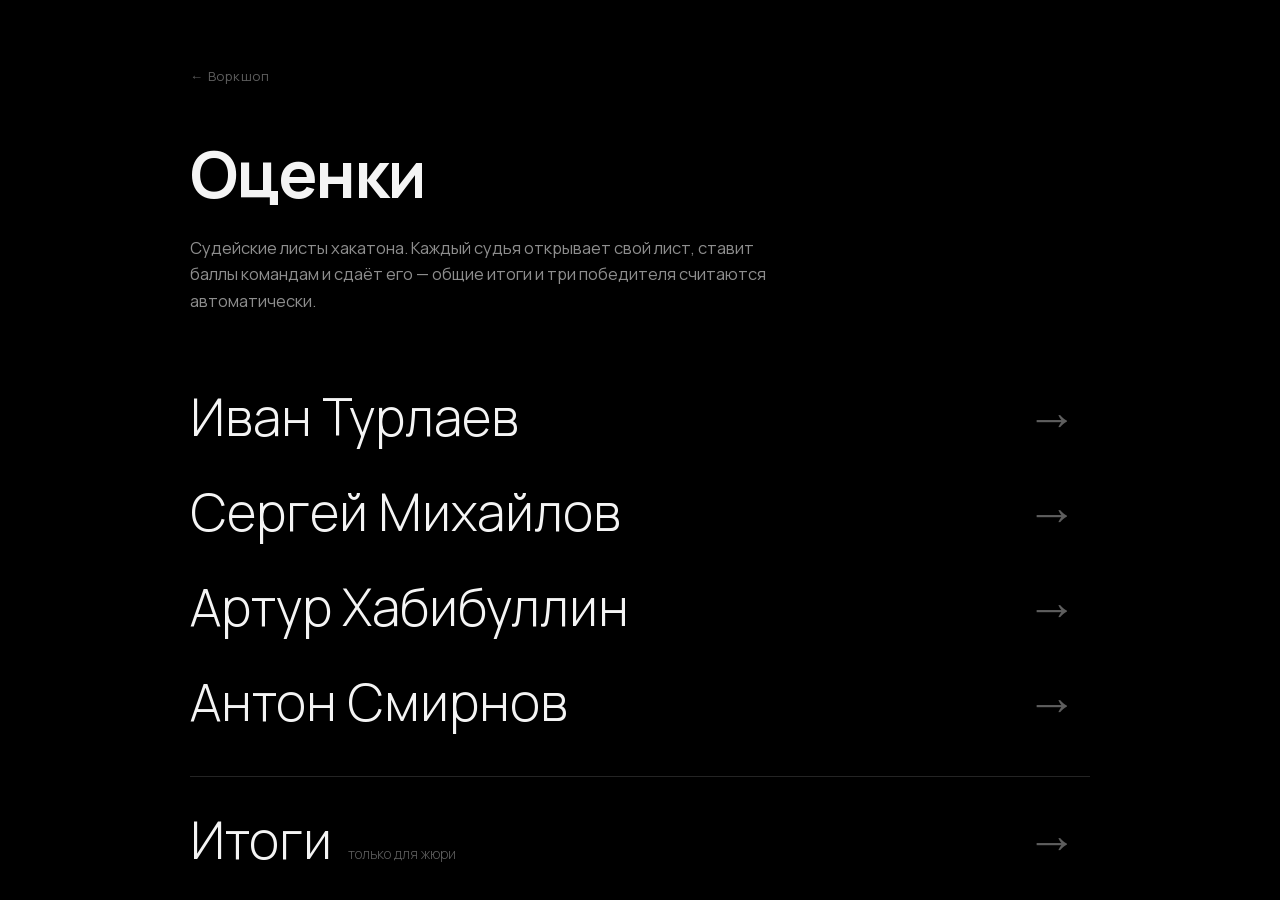
==== scores/index.html @ 4cd234f5 "Раздел «Оценки»: судейские листы и итоги хакатона Каждый судья ставит командам оценки 1–5 по шести к" ====
<!doctype html>
<html lang="ru">
<head>
  <meta charset="utf-8">
  <meta name="viewport" content="width=device-width, initial-scale=1">
  <title>Оценки — хакатон по вайбкодингу</title>
  <link rel="icon" href='data:image/svg+xml,<svg xmlns="http://www.w3.org/2000/svg" viewBox="0 0 100 100"><rect width="100" height="100" rx="18" fill="%23161616"/><rect x="30" y="30" width="40" height="40" rx="8" fill="%23FFDD2D"/></svg>'>
  <link rel="stylesheet" href="../css/tokens.css">
  <link rel="stylesheet" href="../css/base.css">
  <link rel="stylesheet" href="../css/scores.css">
</head>
<body class="scores-page">
  <!-- Судейские листы и итоги хакатона.
       Состав жюри, команды и критерии — в /content/scores/scores.json.
       Какой экран открыт, хранится в хеше адреса:
       #turlaev — лист судьи, #results — итоги, #sheet=… — присланный лист. -->
  <main id="scores"></main>

  <script src="../js/content.js"></script>
  <script src="../js/scores.js"></script>
</body>
</html>
---- css/tokens.css ----
/*
  Дизайн-токены проекта. Единственное место, где задаются цвета,
  шрифты и параметры анимаций — меняешь здесь, меняется везде.

  Геометрия слайдов повторяет утверждённую презентацию:
  канва 960×540pt, поля 68pt по бокам → 7.1vw, 65pt сверху → 12vh.
  Размеры шрифтов заданы в vw от ширины экрана — так слайд
  масштабируется на проектор без media-запросов.
*/
:root {
  /* ---- Цвета ---- */
  --bg: #000000;           /* фон: чистый чёрный */
  --text: #F4F4F4;         /* основной текст */
  --text-soft: #D0D0D0;    /* приглушённый текст */
  --text-muted: #8E8E8E;   /* серый вторичный: пояснения, правый абзац */
  --text-dim: #5E5E5E;     /* тусклый: номера, стрелки, служебное */
  --accent: #FFDD2D;       /* жёлтый акцент — не больше одного на слайд */
  --surface: #131313;      /* фон блоков кода в гайде */
  --hair: #242424;         /* тонкая линия-разделитель на тёмном фоне */
  --progress: #333333;     /* полоска прогресса в слайдах */
  --ok: #7FD69A;           /* статус «получено» — в итогах оценок, не акцент */
  --warn: #FF9466;         /* расхождение или ошибка — в итогах оценок, не акцент */

  /* ---- Типографика ---- */
  --font-sans: "Manrope", -apple-system, "SF Pro Display", "Segoe UI", Roboto, sans-serif;
  --w-display: 700;        /* большие заголовки — bold */
  --w-body: 400;
  --w-term: 440;           /* белые термины в парах — чуть плотнее фона */

  /* ---- Геометрия слайда ---- */
  --pad-x: 7.1vw;          /* боковые поля (68pt в презе) */
  --pad-top: 12vh;         /* верхнее поле (65pt в презе) */
  --pad-bottom: 8vh;

  /* ---- Размеры шрифтов слайдов (пропорции из презентации) ---- */
  --fs-title: clamp(34px, 4.6vw, 88px);    /* заголовок: 44–46pt */
  --fs-aside: clamp(13px, 1.45vw, 26px);   /* правый абзац: 14pt */
  --fs-item: clamp(16px, 1.95vw, 36px);    /* пункт списка: 19pt */
  --fs-num: clamp(11px, 1.35vw, 24px);     /* номер пункта: 13pt */
  --fs-line: clamp(17px, 2.15vw, 40px);    /* строка-процесс: 21pt */
  --fs-term: clamp(16px, 2.05vw, 38px);    /* термин в паре: 20pt */
  --fs-desc: clamp(13px, 1.45vw, 26px);    /* пояснение в паре: 14pt */
  --fs-note: clamp(13px, 1.55vw, 28px);    /* серое примечание: 15pt */
  --fs-thesis: clamp(16px, 2vw, 38px);     /* жёлтый тезис: 19–21pt */
  --fs-foot: clamp(12px, 1.55vw, 26px);    /* тусклая строка внизу: 15pt */

  /* ---- Живой фон: сетка точек (js/dots.js) ---- */
  --dots-color: #8E8E8E;   /* цвет точек */
  --dots-gap: 18;          /* шаг сетки, px — чем меньше, тем плотнее */
  --dots-size: 1.1;        /* радиус точки, px */
  --dots-radius: 190;      /* радиус влияния курсора, px */
  --dots-push: 14;         /* насколько точки отходят от курсора, px */
  --dots-opacity: 0.16;    /* яркость точек */
  --dots-idle: 1000;       /* мс покоя, после которых сетка возвращается */

  /* ---- Motion: крутилки для тюнинга анимаций ---- */
  --ease-out: cubic-bezier(0.22, 1, 0.36, 1);
  --reveal-step: 90ms;     /* задержка между появлением строк */
  --reveal-dur: 600ms;     /* длительность появления одной строки */
  --reveal-shift: 16px;    /* сдвиг снизу при появлении */
}
---- css/base.css ----
/*
  Базовые стили: шрифт, сброс, общие элементы.
  Подключается на всех страницах после tokens.css.
*/

/* Manrope — вариативный шрифт (вес 200–800), лежит в репозитории.
   Два файла: кириллица и латиница, браузер берёт нужный по unicode-range. */
@font-face {
  font-family: "Manrope";
  font-style: normal;
  font-weight: 200 800;
  font-display: swap;
  src: url("../assets/fonts/manrope-cyrillic.woff2") format("woff2");
  unicode-range: U+0301, U+0400-045F, U+0490-0491, U+04B0-04B1, U+2116;
}
@font-face {
  font-family: "Manrope";
  font-style: normal;
  font-weight: 200 800;
  font-display: swap;
  src: url("../assets/fonts/manrope-latin.woff2") format("woff2");
  unicode-range: U+0000-00FF, U+0131, U+0152-0153, U+02BB-02BC, U+02C6, U+02DA,
    U+02DC, U+0304, U+0308, U+0329, U+2000-206F, U+20AC, U+2122, U+2191, U+2193,
    U+2212, U+2215, U+FEFF, U+FFFD;
}

* { box-sizing: border-box; }

html, body { margin: 0; padding: 0; }

body {
  background: var(--bg);
  color: var(--text);
  font-family: var(--font-sans);
  font-weight: var(--w-body);
  -webkit-font-smoothing: antialiased;
  text-rendering: optimizeLegibility;
}

a { color: inherit; text-decoration: none; }

code {
  font-family: ui-monospace, "SF Mono", Menlo, Consolas, monospace;
}

/* Жёлтый акцент внутри текста: в markdown пишется как ==текст== */
mark { background: none; color: var(--accent); }

/* Стрелка «→» в тексте: приглушённая, с воздухом по бокам.
   Используется и на слайдах, и в гайде. */
.arr { color: var(--text-dim); padding: 0 0.25em; font-weight: 300; }

::selection { background: var(--accent); color: #000; }

:focus-visible { outline: 1px solid var(--text-dim); outline-offset: 4px; }

/* Живой фон: сетка точек под контентом. Рисует js/dots.js,
   настройки — переменные --dots-* в tokens.css. */
#dots {
  position: fixed;
  inset: 0;
  z-index: 0;
  pointer-events: none; /* фон не перехватывает клики и выделение */
  transition: opacity 0.4s;
}
/* Слайд управляет фоном через frontmatter:
   dots: false — чистый фон, dots: dim — точки еле заметны. */
body.no-dots #dots { opacity: 0; }
body.dim-dots #dots { opacity: 0.35; }
.hub-wrap, .stage, .slides-home, .progress, .counter, .hint, .notes {
  position: relative;
  z-index: 1;
}
.stage { position: fixed; }

@media (prefers-reduced-motion: reduce) {
  *, *::before, *::after { animation-duration: 0.01ms !important; transition-duration: 0.01ms !important; }
}

/* ---------- Экран «запусти через сервер» ----------
   Показывается, если проект открыли двойным кликом (file://):
   браузер в этом режиме запрещает fetch, контент не загрузится. */
.serve-help {
  min-height: 100dvh;
  display: flex;
  flex-direction: column;
  justify-content: center;
  padding: 10vh 7.1vw;
  max-width: 820px;
}
.serve-help h1 { font-weight: var(--w-display); font-size: clamp(32px, 4.6vw, 64px); margin: 0 0 28px; letter-spacing: -0.015em; }
.serve-help p { color: var(--text-soft); line-height: 1.6; margin: 0 0 16px; font-size: 16px; }
.serve-help pre { background: var(--surface); border-radius: 10px; padding: 14px 18px; margin: 4px 0 18px; overflow-x: auto; }
.serve-help pre code { color: var(--text); font-size: 15px; }
.serve-help code { color: var(--text-soft); }
.serve-help .dim { color: var(--text-muted); }

/* ---------- Хаб (главная страница) ---------- */
.hub-wrap {
  min-height: 100dvh;
  display: flex;
  flex-direction: column;
  justify-content: center;
  padding: 10vh 7.1vw;
}
.hub-kicker {
  font-size: clamp(11px, 0.95vw, 14px);
  letter-spacing: 0.25em;
  text-transform: uppercase;
  color: var(--text-dim);
  margin: 0 0 3.5vh;
}
.hub-wrap h1 {
  font-size: clamp(38px, 5.4vw, 96px);
  font-weight: var(--w-display);
  line-height: 1.08;
  letter-spacing: -0.015em;
  margin: 0 0 3vh;
}
.hub-sub {
  color: var(--text-muted);
  font-size: clamp(15px, 1.25vw, 20px);
  line-height: 1.55;
  max-width: 52ch;
  margin: 0 0 7.5vh;
}
.hub-nav a {
  display: flex;
  align-items: baseline;
  gap: 2.2vw;
  padding: 1.6vh 0;
  font-size: clamp(34px, 4.4vw, 76px);
  /* Ссылки-двери остаются лёгкими: плотный вес — только у заголовков */
  font-weight: 300;
  transition: color 0.18s;
}
.hub-nav .num { font-size: clamp(12px, 1.1vw, 17px); color: var(--text-dim); letter-spacing: 0.12em; }
.hub-nav .arr {
  color: var(--text-dim);
  transition: transform 0.3s var(--ease-out), color 0.18s;
}
.hub-nav a:hover { color: var(--accent); }
.hub-nav a:hover .arr { transform: translateX(0.5ch); color: var(--accent); }
.hub-note { margin-top: 8.5vh; max-width: 62ch; }
.hub-note p { color: var(--text-soft); line-height: 1.65; margin: 0 0 12px; font-size: 15px; }
.hub-note .dim { color: var(--text-dim); }
.hub-note code { background: var(--surface); padding: 2px 7px; border-radius: 6px; font-size: 0.92em; }

@media (max-width: 700px) {
  .hub-nav a { gap: 16px; }
}
---- css/scores.css ----
/*
  Оценки: судейские листы и итоги хакатона.
  Та же колонка и те же приёмы, что в практике: тусклая ссылка назад,
  крупный заголовок, переключатель по хешу, номера — только там, где
  важен порядок (порядок показа команд, номера критериев).
  Жёлтый — один на экран: цифра первого места в итогах.
*/

.scores-page { background: var(--bg); }

#scores {
  max-width: 980px;
  margin: 0 auto;
  padding: clamp(28px, 6vw, 64px) clamp(20px, 5vw, 40px) 0;
}

.s-back {
  display: inline-block;
  margin-bottom: 5vh;
  font-size: 13px;
  letter-spacing: 0.06em;
  color: var(--text-dim);
  transition: color 0.15s;
}
.s-back:hover { color: var(--accent); }

.s-head h1 {
  margin: 0 0 18px;
  font-size: clamp(36px, 8vw, 64px);
  font-weight: var(--w-display);
  letter-spacing: -0.015em;
}
.s-sub {
  margin: 0 0 clamp(36px, 6vh, 56px);
  max-width: 58ch;
  color: var(--text-muted);
  font-size: 16.5px;
  line-height: 1.6;
}

.s-kicker {
  margin: 0 0 12px;
  font-size: 12px;
  letter-spacing: 0.2em;
  text-transform: uppercase;
  color: var(--text-dim);
}
.s-text {
  margin: 0 0 20px;
  max-width: 62ch;
  color: var(--text-muted);
  font-size: 15px;
  line-height: 1.6;
}
.s-h2 {
  margin: 0 0 12px;
  font-size: clamp(24px, 3.4vw, 32px);
  font-weight: var(--w-display);
  letter-spacing: -0.015em;
}

/* ---------- Переключатель: судьи и итоги ---------- */
.s-switch {
  display: flex;
  flex-wrap: wrap;
  gap: 12px clamp(20px, 3vw, 36px);
  margin-bottom: clamp(40px, 7vh, 72px);
  padding-bottom: 20px;
  border-bottom: 1px solid var(--hair);
}
.s-switch a {
  font-size: 17px;
  color: var(--text-dim);
  transition: color 0.15s;
}
.s-switch a:hover { color: var(--text-soft); }
.s-switch a.is-current { color: var(--text); }
/* Итоги отодвинуты вправо: это не ещё один судья, а другой экран */
.s-switch-results { margin-left: auto; }

/* ---------- Двери: выбор листа ---------- */
.s-doors a {
  display: flex;
  align-items: baseline;
  gap: 16px;
  padding: 1.4vh 0;
  font-size: clamp(28px, 4vw, 56px);
  font-weight: 300;
  transition: color 0.18s;
}
.s-doors .st {
  font-size: 14px;
  color: var(--text-dim);
  white-space: nowrap;
}
.s-doors .arr { margin-left: auto; transition: transform 0.3s var(--ease-out), color 0.18s; }
.s-doors a:hover { color: var(--accent); }
.s-doors a:hover .arr { transform: translateX(0.5ch); color: var(--accent); }
.s-doors-results {
  margin-top: 3vh;
  border-top: 1px solid var(--hair);
  padding-top: 3vh !important;
}

/* ---------- Лист судьи ---------- */
.s-intro { margin-bottom: 32px; }
.s-judge {
  margin: 0 0 14px;
  font-size: clamp(30px, 5vw, 48px);
  font-weight: 300;
  letter-spacing: -0.01em;
}
.s-lead {
  margin: 0;
  max-width: 60ch;
  color: var(--text-soft);
  font-size: 16.5px;
  line-height: 1.6;
}

/* Шкала: пять колонок, цифра над словом */
.s-scale {
  list-style: none;
  margin: 0 0 clamp(24px, 4vh, 40px);
  padding: 18px 0;
  display: grid;
  grid-template-columns: repeat(5, minmax(0, 1fr));
  gap: 16px;
  border-top: 1px solid var(--hair);
  border-bottom: 1px solid var(--hair);
}
.s-scale li { display: grid; gap: 4px; align-content: start; }
.s-scale .n { font-size: 26px; font-weight: 300; font-variant-numeric: tabular-nums; }
.s-scale .w { font-size: 13px; line-height: 1.35; color: var(--text-muted); }

.s-team {
  padding-block: clamp(32px, 5vh, 48px);
  border-bottom: 1px solid var(--hair);
}
.s-team-head {
  display: flex;
  align-items: baseline;
  gap: 16px;
  margin-bottom: 14px;
}
.s-team-head .num {
  flex: none;
  width: 22px;
  font-size: 13px;
  color: var(--text-dim);
  font-variant-numeric: tabular-nums;
}
.s-team-head h3 {
  margin: 0;
  font-size: clamp(22px, 3.2vw, 29px);
  font-weight: var(--w-display);
  letter-spacing: -0.015em;
  line-height: 1.15;
}
.s-team-sum {
  margin-left: auto;
  font-size: 14px;
  color: var(--text-dim);
  white-space: nowrap;
  font-variant-numeric: tabular-nums;
}
.s-team-sum.is-done { color: var(--text-soft); }

/* Критерии выровнены по названию команды, номер висит слева */
.s-crits { margin-left: 38px; }

.s-crit {
  display: flex;
  align-items: center;
  justify-content: space-between;
  gap: 10px 24px;
  padding-block: 12px;
  border-bottom: 1px solid var(--hair);
}
.s-crit:last-child { border-bottom: 0; }
.s-crit-text { display: grid; gap: 2px; min-width: 0; }
.s-crit-text .name { font-size: 17px; color: var(--text); }
.s-crit-text .hint { font-size: 13.5px; line-height: 1.4; color: var(--text-muted); }

/* Оценка 1–5: настоящие радиокнопки, спрятанные под квадраты-подписи.
   Так работают Tab, стрелки и скринридер — без единой строчки JS. */
.s-radios { display: flex; gap: 6px; flex: none; }
.s-radios input {
  position: absolute;
  width: 1px;
  height: 1px;
  opacity: 0;
  pointer-events: none;
}
.s-radios label {
  width: 42px;
  height: 40px;
  display: grid;
  place-items: center;
  border: 1px solid var(--progress);
  border-radius: 8px;
  color: var(--text-soft);
  font-size: 15px;
  font-variant-numeric: tabular-nums;
  cursor: pointer;
  transition: background 0.12s, color 0.12s, border-color 0.12s;
}
.s-radios label:hover { border-color: var(--text-muted); color: var(--text); }
.s-radios input:checked + label {
  background: var(--text);
  border-color: var(--text);
  color: var(--bg);
}
.s-radios input:focus-visible + label { outline: 1px solid var(--text-muted); outline-offset: 3px; }

/* ---------- Личные итоги судьи: появляются после сдачи ---------- */
.s-mine { margin-top: clamp(40px, 6vh, 64px); }
.s-mine-list { list-style: none; margin: 0; padding: 0; border-top: 1px solid var(--hair); }
.s-mine-list li {
  display: flex;
  align-items: baseline;
  gap: 16px;
  padding-block: 12px;
  border-bottom: 1px solid var(--hair);
}
.s-mine-list .place {
  flex: none;
  width: 22px;
  font-size: 20px;
  font-weight: 300;
  color: var(--text-dim);
  font-variant-numeric: tabular-nums;
}
.s-mine-list .team { font-size: 18px; }
.s-mine-list .score { margin-left: auto; font-size: 18px; white-space: nowrap; font-variant-numeric: tabular-nums; }
.s-mine-list .of { font-size: 13px; color: var(--text-dim); }

/* ---------- Нижняя панель: прогресс и сдача ---------- */
.s-dock {
  position: sticky;
  bottom: 0;
  z-index: 2;
  margin-top: 24px;
  padding-block: 16px;
  display: flex;
  flex-wrap: wrap;
  align-items: center;
  justify-content: space-between;
  gap: 12px 24px;
  background: var(--bg);
  border-top: 1px solid var(--hair);
}
.s-dock-text { display: grid; gap: 2px; min-width: 0; flex: 1 1 320px; }
.s-progress { font-size: 16px; color: var(--text); }
.s-missing { font-size: 13.5px; line-height: 1.45; color: var(--text-muted); }

.s-error { font-size: 13.5px; line-height: 1.45; color: var(--warn); }
.s-error:empty { display: none; }

.s-dock-actions { display: flex; flex-wrap: wrap; align-items: flex-end; gap: 12px; }

/* Код судьи: моноширинный, чтобы 0 и O, 1 и I не путались */
.s-code { display: grid; gap: 6px; }
.s-code span { font-size: 12px; color: var(--text-dim); }
.s-code input {
  width: 160px;
  height: 46px;
  padding: 0 14px;
  background: var(--surface);
  border: 1px solid var(--hair);
  border-radius: 10px;
  color: var(--text);
  font: 500 15px ui-monospace, "SF Mono", Menlo, Consolas, monospace;
  letter-spacing: 0.08em;
  text-transform: uppercase;
}
.s-code input::placeholder { color: var(--text-dim); }
.s-code input:focus { outline: none; border-color: var(--text-muted); }

.s-btn {
  appearance: none;
  border: 0;
  border-radius: 10px;
  height: 46px;
  padding: 0 24px;
  background: var(--text);
  color: var(--bg);
  font: 600 15px var(--font-sans);
  cursor: pointer;
  transition: background 0.15s, color 0.15s;
}
.s-btn:hover:not(:disabled) { background: var(--accent); }
.s-btn:disabled { background: var(--hair); color: var(--text-dim); cursor: default; }

/* ---------- Итоги ---------- */
.s-block { margin-bottom: clamp(56px, 9vh, 96px); }

.s-toolbar {
  display: flex;
  flex-wrap: wrap;
  align-items: baseline;
  gap: 8px 20px;
  margin: calc(-1 * clamp(20px, 3.5vh, 40px)) 0 clamp(32px, 5vh, 48px);
  font-size: 13.5px;
  color: var(--text-dim);
}

.s-link-text {
  color: var(--text);
  border-bottom: 1px solid var(--text-dim);
  transition: color 0.15s, border-color 0.15s;
}
.s-link-text:hover { color: var(--accent); border-bottom-color: var(--accent); }

.s-who { display: grid; gap: 28px; max-width: 560px; }
.s-who-names { margin: 0; padding: 0; border: 0; }
.s-who-names label {
  display: flex;
  align-items: center;
  gap: 14px;
  padding-block: 12px;
  border-bottom: 1px solid var(--hair);
  font-size: 20px;
  font-weight: 300;
  cursor: pointer;
}
.s-who-names input { width: 18px; height: 18px; margin: 0; accent-color: var(--text); }
.s-who-row { display: flex; flex-wrap: wrap; align-items: flex-end; gap: 12px; }

/* Пьедестал: крупно, как двери хаба. Жёлтая только цифра первого места. */
.s-podium { list-style: none; margin: 0 0 24px; padding: 0; }
.s-podium li {
  display: flex;
  align-items: baseline;
  gap: clamp(16px, 2.4vw, 32px);
  padding-block: 1.6vh;
  border-bottom: 1px solid var(--hair);
}
.s-podium .place {
  flex: none;
  width: 1.2ch;
  font-size: clamp(34px, 5vw, 64px);
  font-weight: 300;
  color: var(--text-dim);
  font-variant-numeric: tabular-nums;
}
.s-podium .is-first .place { color: var(--accent); }
.s-podium .team {
  font-size: clamp(26px, 3.8vw, 48px);
  font-weight: 300;
  line-height: 1.15;
}
.s-podium .tie {
  display: block;
  margin-top: 4px;
  font-size: 14px;
  color: var(--warn);
}
.s-podium .score {
  margin-left: auto;
  font-size: clamp(22px, 3vw, 36px);
  font-weight: 300;
  white-space: nowrap;
  font-variant-numeric: tabular-nums;
}
.s-podium .of { font-size: 14px; color: var(--text-dim); }

.s-jurors { border-top: 1px solid var(--hair); }
.s-juror {
  display: flex;
  flex-wrap: wrap;
  align-items: baseline;
  justify-content: space-between;
  gap: 4px 24px;
  padding-block: 12px;
  border-bottom: 1px solid var(--hair);
}
.s-juror .name { font-size: 17px; }
.s-juror .st { font-size: 14px; color: var(--text-dim); }
.s-juror .st.is-in { color: var(--ok); }

/* Таблица шире телефона — прокручивается сама, страница стоит на месте */
.s-table-wrap { overflow-x: auto; border-top: 1px solid var(--hair); }
.s-table { width: 100%; min-width: 880px; border-collapse: collapse; }
.s-table th, .s-table td {
  padding: 14px 10px;
  text-align: left;
  vertical-align: top;
  border-bottom: 1px solid var(--hair);
}
.s-table th {
  font-size: 12px;
  font-weight: 400;
  color: var(--text-muted);
  white-space: nowrap;
}
.s-table th .i { margin-right: 6px; color: var(--text-dim); font-variant-numeric: tabular-nums; }
.s-table td { font-variant-numeric: tabular-nums; }
.s-table .place { width: 52px; font-size: 24px; font-weight: 300; color: var(--text-muted); }
.s-table .team { min-width: 180px; font-size: 16.5px; }
.s-table .meta { display: block; margin-top: 3px; font-size: 13px; color: var(--text-dim); }
.s-table .crit { width: 84px; }
.s-table .avg { display: block; font-size: 18px; }
.s-table .avg.is-split { color: var(--warn); }
.s-table .total { width: 120px; }
.s-table .big { display: block; font-size: 24px; font-weight: 300; }
.s-table .total .of { display: block; font-size: 12.5px; line-height: 1.35; color: var(--text-dim); }

/* Мини-гистограмма: пять столбиков — сколько судей поставили 1…5 */
.s-hist { display: flex; align-items: flex-end; gap: 3px; height: 16px; margin-top: 6px; }
.s-hist i { display: block; width: 7px; border-radius: 1px; background: var(--text-muted); }
.s-hist i.zero { height: 1px; background: var(--progress); }

.s-disputes { border-top: 1px solid var(--hair); }
.s-dispute {
  display: grid;
  grid-template-columns: minmax(180px, 1fr) 2fr auto;
  align-items: baseline;
  gap: 4px 24px;
  padding-block: 12px;
  border-bottom: 1px solid var(--hair);
}
.s-dispute .what { font-size: 16px; }
.s-dispute .what span { display: block; font-size: 14px; color: var(--text-muted); }
.s-dispute .who { font-size: 14px; color: var(--text-soft); font-variant-numeric: tabular-nums; }
/* Имя судьи и его оценка переносятся только вместе */
.s-dispute .mark { white-space: nowrap; }
.s-dispute .range { color: var(--warn); white-space: nowrap; font-variant-numeric: tabular-nums; }

.s-reset { padding-bottom: 40px; }
.s-quiet {
  appearance: none;
  background: none;
  border: 0;
  padding: 0;
  color: var(--text-dim);
  font: 13px var(--font-sans);
  text-decoration: underline;
  text-underline-offset: 3px;
  cursor: pointer;
}
.s-quiet:hover { color: var(--warn); }

@media (max-width: 700px) {
  /* На телефоне отступ под номер съедает ширину — всё в одну колонку */
  .s-crits { margin-left: 0; }
  .s-crit { flex-direction: column; align-items: stretch; }
  .s-radios { display: grid; grid-template-columns: repeat(5, minmax(0, 1fr)); }
  .s-radios label { width: auto; }
  .s-scale { gap: 8px; }
  .s-scale .w { font-size: 11.5px; }
  .s-team-head { flex-wrap: wrap; }
  .s-btn { width: 100%; }
  .s-dock-actions, .s-who-row { width: 100%; }
  .s-code { width: 100%; }
  .s-code input { width: 100%; }
  .s-switch-results { margin-left: 0; }
  .s-doors .st { display: none; }
  /* Балл уходит под название команды и встаёт с ним в одну колонку */
  .s-podium li { display: grid; grid-template-columns: auto 1fr; column-gap: 16px; }
  .s-podium .score { grid-column: 2; margin-left: 0; }
  .s-dispute { grid-template-columns: 1fr; }
}
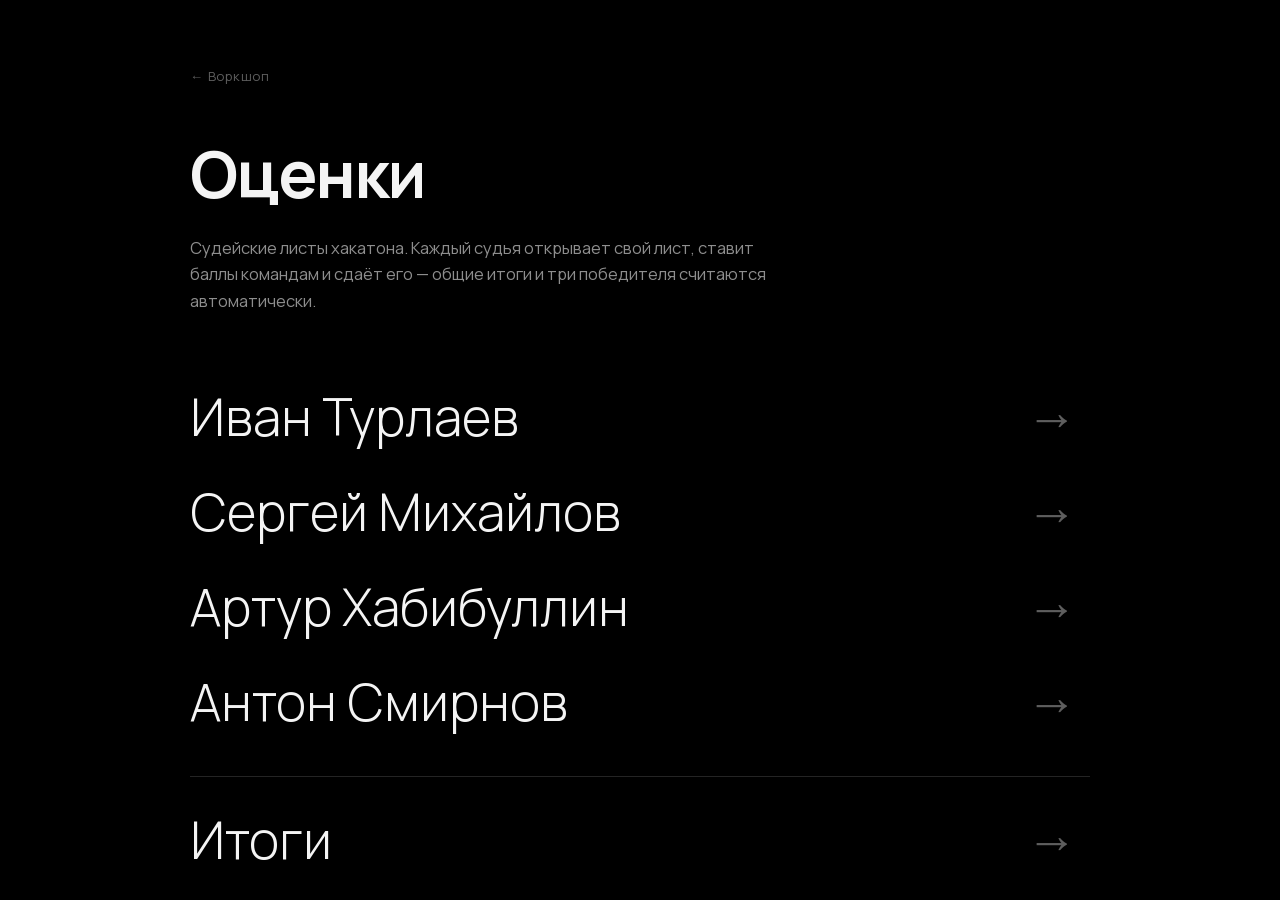
==== commit 189508f2: "Оценки: версия у скрипта и стилей, чтобы браузер не брал старые из кэша Co-Authored-By: Claude Opus " ====
--- a/scores/index.html
+++ b/scores/index.html
@@ -7,7 +7,7 @@
   <link rel="icon" href='data:image/svg+xml,<svg xmlns="http://www.w3.org/2000/svg" viewBox="0 0 100 100"><rect width="100" height="100" rx="18" fill="%23161616"/><rect x="30" y="30" width="40" height="40" rx="8" fill="%23FFDD2D"/></svg>'>
   <link rel="stylesheet" href="../css/tokens.css">
   <link rel="stylesheet" href="../css/base.css">
-  <link rel="stylesheet" href="../css/scores.css">
+  <link rel="stylesheet" href="../css/scores.css?v=2">
 </head>
 <body class="scores-page">
   <!-- Судейские листы и итоги хакатона.
@@ -17,6 +17,6 @@
   <main id="scores"></main>
 
   <script src="../js/content.js"></script>
-  <script src="../js/scores.js"></script>
+  <script src="../js/scores.js?v=2"></script>
 </body>
 </html>
--- a/css/scores.css
+++ b/css/scores.css
@@ -257,32 +257,11 @@
 .s-error { font-size: 13.5px; line-height: 1.45; color: var(--warn); }
 .s-error:empty { display: none; }
 
-.s-dock-actions { display: flex; flex-wrap: wrap; align-items: flex-end; gap: 12px; }
-
-/* Код судьи: моноширинный, чтобы 0 и O, 1 и I не путались */
-.s-code { display: grid; gap: 6px; }
-.s-code span { font-size: 12px; color: var(--text-dim); }
-.s-code input {
-  width: 160px;
-  height: 46px;
-  padding: 0 14px;
-  background: var(--surface);
-  border: 1px solid var(--hair);
-  border-radius: 10px;
-  color: var(--text);
-  font: 500 15px ui-monospace, "SF Mono", Menlo, Consolas, monospace;
-  letter-spacing: 0.08em;
-  text-transform: uppercase;
-}
-.s-code input::placeholder { color: var(--text-dim); }
-.s-code input:focus { outline: none; border-color: var(--text-muted); }
-
 .s-btn {
   appearance: none;
   border: 0;
   border-radius: 10px;
-  height: 46px;
-  padding: 0 24px;
+  padding: 13px 24px;
   background: var(--text);
   color: var(--bg);
   font: 600 15px var(--font-sans);
@@ -304,28 +283,6 @@
   font-size: 13.5px;
   color: var(--text-dim);
 }
-
-.s-link-text {
-  color: var(--text);
-  border-bottom: 1px solid var(--text-dim);
-  transition: color 0.15s, border-color 0.15s;
-}
-.s-link-text:hover { color: var(--accent); border-bottom-color: var(--accent); }
-
-.s-who { display: grid; gap: 28px; max-width: 560px; }
-.s-who-names { margin: 0; padding: 0; border: 0; }
-.s-who-names label {
-  display: flex;
-  align-items: center;
-  gap: 14px;
-  padding-block: 12px;
-  border-bottom: 1px solid var(--hair);
-  font-size: 20px;
-  font-weight: 300;
-  cursor: pointer;
-}
-.s-who-names input { width: 18px; height: 18px; margin: 0; accent-color: var(--text); }
-.s-who-row { display: flex; flex-wrap: wrap; align-items: flex-end; gap: 12px; }
 
 /* Пьедестал: крупно, как двери хаба. Жёлтая только цифра первого места. */
 .s-podium { list-style: none; margin: 0 0 24px; padding: 0; }
@@ -451,9 +408,6 @@
   .s-scale .w { font-size: 11.5px; }
   .s-team-head { flex-wrap: wrap; }
   .s-btn { width: 100%; }
-  .s-dock-actions, .s-who-row { width: 100%; }
-  .s-code { width: 100%; }
-  .s-code input { width: 100%; }
   .s-switch-results { margin-left: 0; }
   .s-doors .st { display: none; }
   /* Балл уходит под название команды и встаёт с ним в одну колонку */
